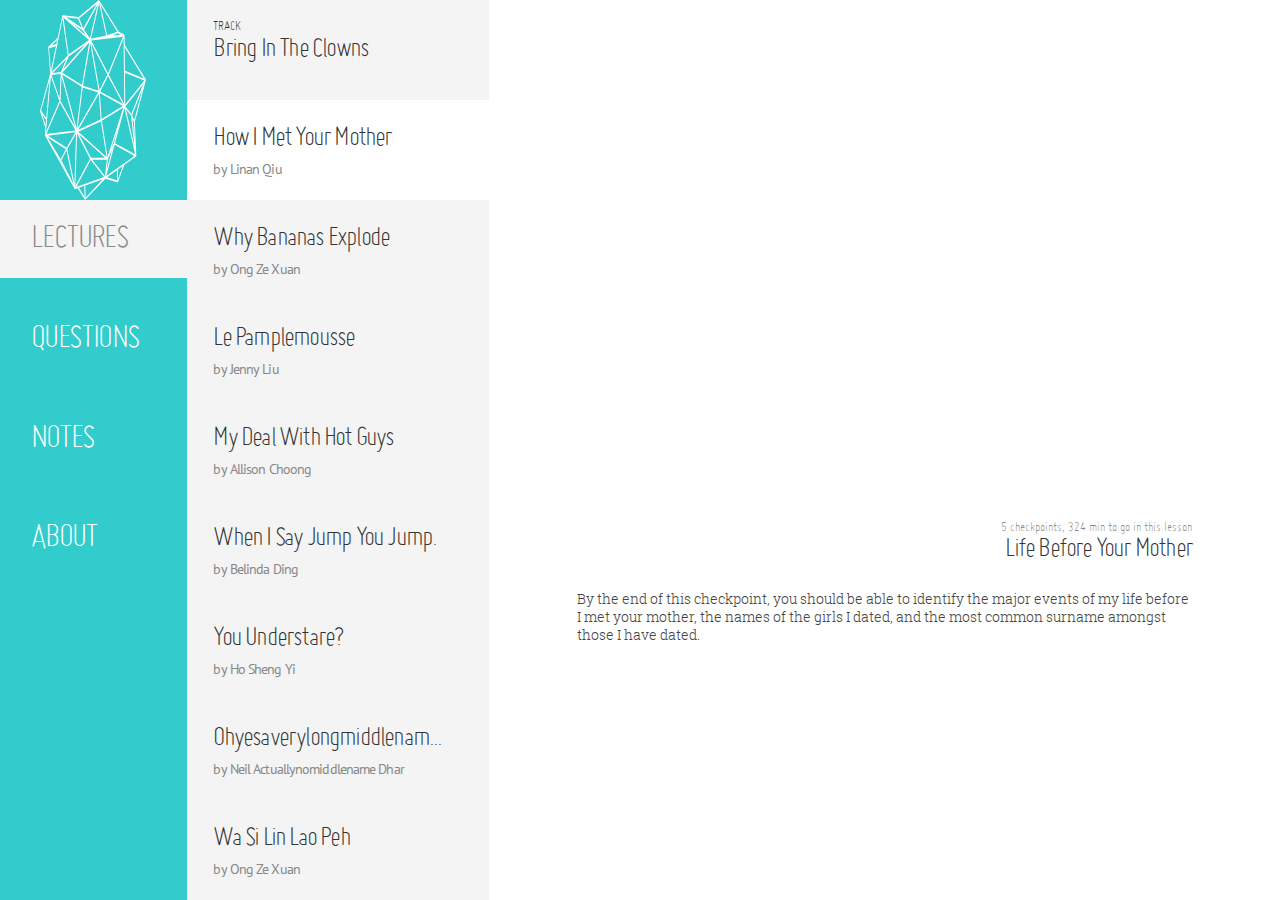
==== index.html @ aaef1e0f "Pretty much rewrote the whole thing from scratch - so much so I might as well call this an initial c" ====
<!DOCTYPE html>
<html>
  <head>
      <meta charset="utf-8">
      <meta http-equiv="X-UA-Compatible" content="IE=edge,chrome=1">
      <title></title>
      <meta name="description" content="">
      <meta name="viewport" content="width=device-width">
      <link rel="stylesheet" href="css/style.css">
  </head>
  <body>
  <nav class="menu">
    <span class="menu--logo">
      <img src="img/dodacahedron.svg">
    </span>
    <li class="active"><a href="#">Lectures</a></li>
    <li><a href="#">Questions</a></li>
    <li><a href="#">Notes</a></li>
    <li><a href="#">About</a></li>
  </nav>
  <nav class="selector--parent">
  <span class="selector--header">
    <img class="selector--header__image" src="">
    <h2 class="selector--header__category">Track</h2>
    <h1 class="selector--header__title">Bring In The Clowns</h1>
  </span>
  <span class="selector--block active" href="#">
    <h1 class="selector--block__title">How I Met Your Mother</h1>
    <h2 class="selector--block__author">by Linan Qiu</h2>
  </span>
  <span class="selector--block" href="#">
    <h1 class="selector--block__title">Why Bananas Explode</h1>
    <h2 class="selector--block__author">by Ong Ze Xuan</h2>
  </span>
  <span class="selector--block" href="#">
    <h1 class="selector--block__title">Le Pamplemousse</h1>
    <h2 class="selector--block__author">by Jenny Liu</h2>
  </span>
  <span class="selector--block" href="#">
    <h1 class="selector--block__title">My Deal With Hot Guys</h1>
    <h2 class="selector--block__author">by Allison Choong</h2>
  </span>
  <span class="selector--block" href="#">
    <h1 class="selector--block__title">When I Say Jump You Jump.</h1>
    <h2 class="selector--block__author">by Belinda Ding</h2>
  </span>
  <span class="selector--block" href="#">
    <h1 class="selector--block__title">You Understare?</h1>
    <h2 class="selector--block__author">by Ho Sheng Yi</h2>
  </span>
  <span class="selector--block" href="#">
    <h1 class="selector--block__title">Ohyesaverylongmiddlenam...</h1>
    <h2 class="selector--block__author">by Neil Actuallynomiddlename Dhar</h2>
  </span>
  <span class="selector--block" href="#">
    <h1 class="selector--block__title">Wa Si Lin Lao Peh</h1>
    <h2 class="selector--block__author">by Ong Ze Xuan</h2>
  </span>
  </nav>
  <main>
  <div class="main--video">
  <iframe src="http://www.youtube.com/embed/gZVRJB84zEM?rel=0" frameborder="0" allowfullscreen></iframe>
  </div>
  <div class="main--content">
  <h3 class="main--status">5 checkpoints, 324 min to go in this lesson</h3>
  <h1 class="main--title">Life Before Your Mother</h1>
  <p class="main--description">By the end of this checkpoint, you should be able to identify the major events of my life before I met your mother, the names of the girls I dated, and the most common surname amongst those I have dated.</p>
  </div>
  </main>
  </body>
</html>
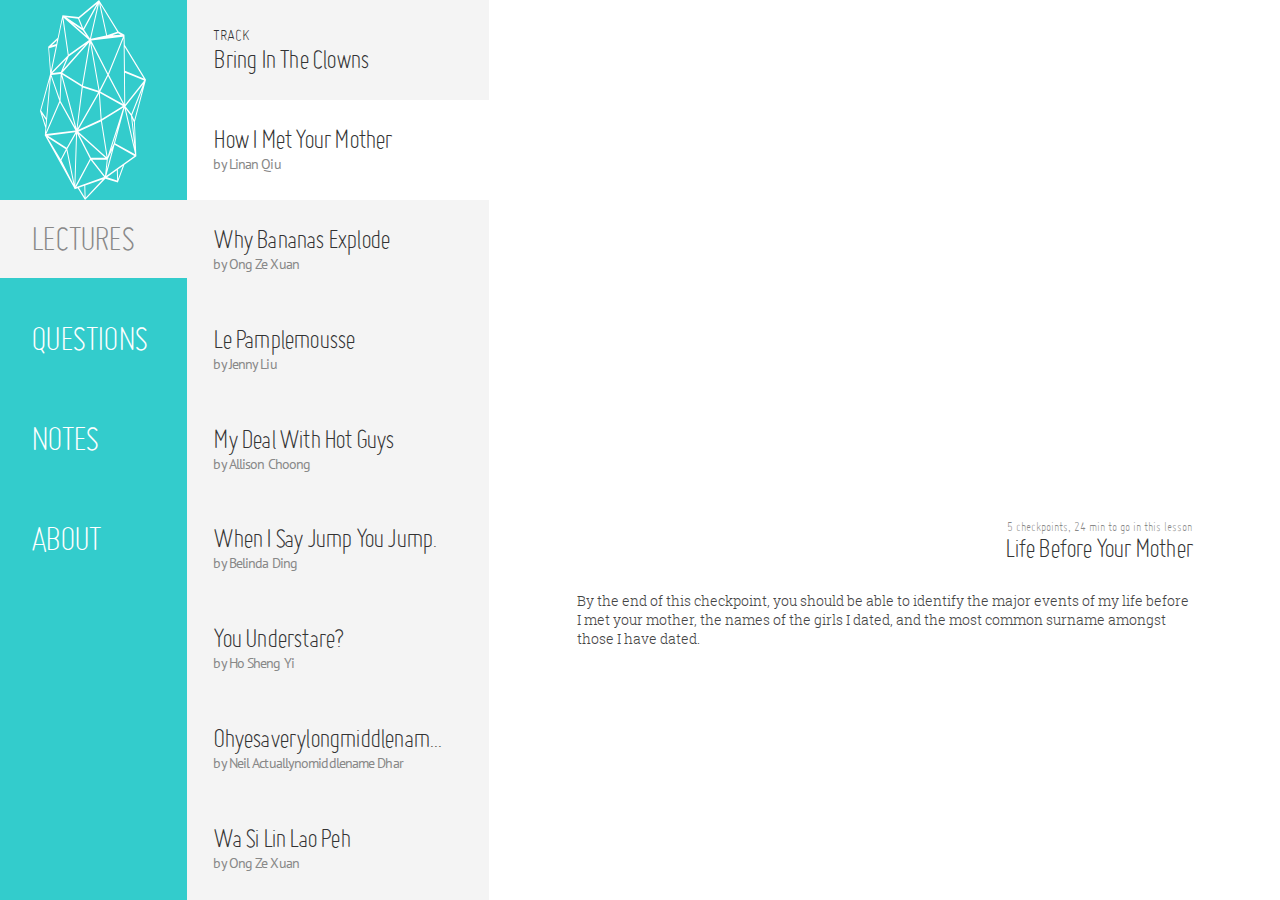
==== commit 83d4d66c: "Updated vertical centering in the menu and selector to use flexbox alignment instead of line-height," ====
--- a/index.html
+++ b/index.html
@@ -1,14 +1,20 @@
 <!DOCTYPE html>
 <html>
-  <head>
-      <meta charset="utf-8">
-      <meta http-equiv="X-UA-Compatible" content="IE=edge,chrome=1">
-      <title></title>
-      <meta name="description" content="">
-      <meta name="viewport" content="width=device-width">
-      <link rel="stylesheet" href="css/style.css">
-  </head>
-  <body>
+<head>
+  <meta charset="utf-8">
+  <meta http-equiv="X-UA-Compatible" content="IE=edge,chrome=1">
+  <title></title>
+  <meta name="description" content="">
+  <meta name="viewport" content="width=device-width,initial-scale=1,maximum-scale=1,user-scalable=no">
+  <link rel="stylesheet" href="css/style.css">
+  <!-- HTML5 Shim and Respond.js IE8 support of HTML5 elements and media queries -->
+  <!-- WARNING: Respond.js doesn't work if you view the page via file:// -->
+  <!--[if lt IE 9]>
+    <script src="//oss.maxcdn.com/libs/html5shiv/3.7.0/html5shiv.js"></script>
+    <script src="//oss.maxcdn.com/libs/respond.js/1.4.2/respond.min.js"></script>
+  <![endif]-->
+</head>
+<body>
   <nav class="menu">
     <span class="menu--logo">
       <img src="img/dodacahedron.svg">
@@ -19,53 +25,81 @@
     <li><a href="#">About</a></li>
   </nav>
   <nav class="selector--parent">
-  <span class="selector--header">
-    <img class="selector--header__image" src="">
-    <h2 class="selector--header__category">Track</h2>
-    <h1 class="selector--header__title">Bring In The Clowns</h1>
-  </span>
-  <span class="selector--block active" href="#">
-    <h1 class="selector--block__title">How I Met Your Mother</h1>
-    <h2 class="selector--block__author">by Linan Qiu</h2>
-  </span>
-  <span class="selector--block" href="#">
-    <h1 class="selector--block__title">Why Bananas Explode</h1>
-    <h2 class="selector--block__author">by Ong Ze Xuan</h2>
-  </span>
-  <span class="selector--block" href="#">
-    <h1 class="selector--block__title">Le Pamplemousse</h1>
-    <h2 class="selector--block__author">by Jenny Liu</h2>
-  </span>
-  <span class="selector--block" href="#">
-    <h1 class="selector--block__title">My Deal With Hot Guys</h1>
-    <h2 class="selector--block__author">by Allison Choong</h2>
-  </span>
-  <span class="selector--block" href="#">
-    <h1 class="selector--block__title">When I Say Jump You Jump.</h1>
-    <h2 class="selector--block__author">by Belinda Ding</h2>
-  </span>
-  <span class="selector--block" href="#">
-    <h1 class="selector--block__title">You Understare?</h1>
-    <h2 class="selector--block__author">by Ho Sheng Yi</h2>
-  </span>
-  <span class="selector--block" href="#">
-    <h1 class="selector--block__title">Ohyesaverylongmiddlenam...</h1>
-    <h2 class="selector--block__author">by Neil Actuallynomiddlename Dhar</h2>
-  </span>
-  <span class="selector--block" href="#">
-    <h1 class="selector--block__title">Wa Si Lin Lao Peh</h1>
-    <h2 class="selector--block__author">by Ong Ze Xuan</h2>
-  </span>
+    <div class="selector--header">
+      <div class="selector--header__content">
+        <img class="selector--header__image" src="">
+        <h2 class="selector--header__category">Track</h2>
+        <h1 class="selector--header__title">Bring In The Clowns</h1>
+      </div>
+    </div>
+    <div class="selector--block active" href="#">
+      <div class="selector--block__content">
+        <h1 class="selector--block__title">How I Met Your Mother</h1>
+        <h2 class="selector--block__author">by Linan Qiu</h2>
+      </div>
+    </div>
+    <div class="selector--block" href="#">
+      <div class="selector--block__content">
+        <h1 class="selector--block__title">Why Bananas Explode</h1>
+        <h2 class="selector--block__author">by Ong Ze Xuan</h2>
+      </div>
+    </div>
+    <div class="selector--block" href="#">
+      <div class="selector--block__content">
+        <h1 class="selector--block__title">Le Pamplemousse</h1>
+        <h2 class="selector--block__author">by Jenny Liu</h2>
+      </div>
+    </div>
+    <div class="selector--block" href="#">
+      <div class="selector--block__content">
+        <h1 class="selector--block__title">My Deal With Hot Guys</h1>
+        <h2 class="selector--block__author">by Allison Choong</h2>
+      </div>
+    </div>
+    <div class="selector--block" href="#">
+      <div class="selector--block__content">
+        <h1 class="selector--block__title">When I Say Jump You Jump.</h1>
+        <h2 class="selector--block__author">by Belinda Ding</h2>
+      </div>
+    </div>
+    <div class="selector--block" href="#">
+      <div class="selector--block__content">
+        <h1 class="selector--block__title">You Understare?</h1>
+        <h2 class="selector--block__author">by Ho Sheng Yi</h2>
+      </div>
+    </div>
+    <div class="selector--block" href="#">
+      <div class="selector--block__content">
+        <h1 class="selector--block__title">Ohyesaverylongmiddlenam...</h1>
+        <h2 class="selector--block__author">by Neil Actuallynomiddlename Dhar</h2>
+      </div>
+    </div>
+    <div class="selector--block" href="#">
+      <div class="selector--block__content">
+        <h1 class="selector--block__title">Wa Si Lin Lao Peh</h1>
+        <h2 class="selector--block__author">by Ong Ze Xuan</h2>
+      </div>
+    </div>
   </nav>
   <main>
-  <div class="main--video">
-  <iframe src="http://www.youtube.com/embed/gZVRJB84zEM?rel=0" frameborder="0" allowfullscreen></iframe>
-  </div>
-  <div class="main--content">
-  <h3 class="main--status">5 checkpoints, 324 min to go in this lesson</h3>
-  <h1 class="main--title">Life Before Your Mother</h1>
-  <p class="main--description">By the end of this checkpoint, you should be able to identify the major events of my life before I met your mother, the names of the girls I dated, and the most common surname amongst those I have dated.</p>
-  </div>
+    <div class="main--video">
+      <iframe src="http://www.youtube.com/embed/gZVRJB84zEM?rel=0" frameborder="0" allowfullscreen></iframe>
+    </div>
+    <div class="main--content">
+      <h3 class="main--status">5 checkpoints, 24 min to go in this lesson</h3>
+      <h1 class="main--title">Life Before Your Mother</h1>
+      <p class="main--description">By the end of this checkpoint, you should be able to identify the major events of my life before I met your mother, the names of the girls I dated, and the most common surname amongst those I have dated.</p>
+    </div>
+    <div class="main--video">
+      <iframe src="http://www.youtube.com/embed/yt0m7N3bqXM?rel=0" frameborder="0" allowfullscreen></iframe>
+    </div>
+    <div class="main--content">
+      <h3 class="main--status">4 checkpoints, 18 min to go in this lesson</h3>
+      <h1 class="main--title">Life After Your Mother Left Me For Another Less Capable Man</h1>
+      <p class="main--description">TODO</p>
+    </div>
   </main>
-  </body>
+</body>
+<footer>
+</footer>
 </html>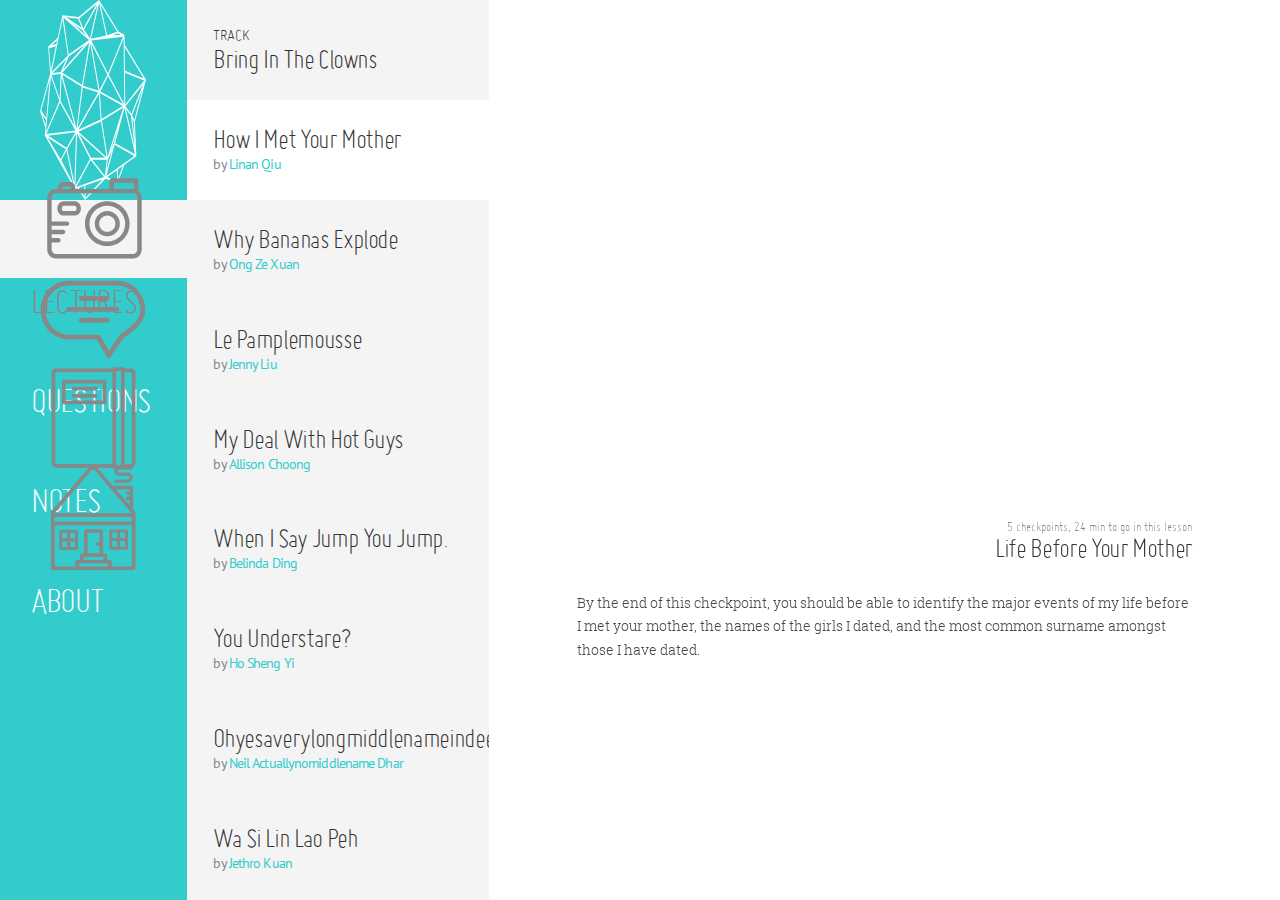
==== commit f5c2ca51: "Added icons to the menu area that appear on tablet mode" ====
--- a/index.html
+++ b/index.html
@@ -19,10 +19,10 @@
     <span class="menu--logo">
       <img src="img/dodacahedron.svg">
     </span>
-    <li class="active"><a href="#">Lectures</a></li>
-    <li><a href="#">Questions</a></li>
-    <li><a href="#">Notes</a></li>
-    <li><a href="#">About</a></li>
+    <li class="active"><a href="#"><img class="menu--icon" src="img/lectures.svg"><span class="menu--text">Lectures</span></a></li>
+    <li><a href="#"><img class="menu--icon" src="img/questions.svg"><span class="menu--text">Questions</span></a></li>
+    <li><a href="#"><img class="menu--icon" src="img/notes.svg"><span class="menu--text">Notes</span></a></li>
+    <li><a href="#"><img class="menu--icon" src="img/about.svg"><span class="menu--text">About</span></a></li>
   </nav>
   <nav class="selector--parent">
     <div class="selector--header">
@@ -35,69 +35,73 @@
     <div class="selector--block active" href="#">
       <div class="selector--block__content">
         <h1 class="selector--block__title">How I Met Your Mother</h1>
-        <h2 class="selector--block__author">by Linan Qiu</h2>
+        <h2 class="selector--block__author">by <a href="#">Linan Qiu</a></h2>
       </div>
     </div>
     <div class="selector--block" href="#">
       <div class="selector--block__content">
         <h1 class="selector--block__title">Why Bananas Explode</h1>
-        <h2 class="selector--block__author">by Ong Ze Xuan</h2>
+        <h2 class="selector--block__author">by <a href="#">Ong Ze Xuan</a></h2>
       </div>
     </div>
     <div class="selector--block" href="#">
       <div class="selector--block__content">
         <h1 class="selector--block__title">Le Pamplemousse</h1>
-        <h2 class="selector--block__author">by Jenny Liu</h2>
+        <h2 class="selector--block__author">by <a href="#">Jenny Liu</a></h2>
       </div>
     </div>
     <div class="selector--block" href="#">
       <div class="selector--block__content">
         <h1 class="selector--block__title">My Deal With Hot Guys</h1>
-        <h2 class="selector--block__author">by Allison Choong</h2>
+        <h2 class="selector--block__author">by <a href="#">Allison Choong</a></h2>
       </div>
     </div>
     <div class="selector--block" href="#">
       <div class="selector--block__content">
         <h1 class="selector--block__title">When I Say Jump You Jump.</h1>
-        <h2 class="selector--block__author">by Belinda Ding</h2>
+        <h2 class="selector--block__author">by <a href="#">Belinda Ding</a></h2>
       </div>
     </div>
     <div class="selector--block" href="#">
       <div class="selector--block__content">
         <h1 class="selector--block__title">You Understare?</h1>
-        <h2 class="selector--block__author">by Ho Sheng Yi</h2>
+        <h2 class="selector--block__author">by <a href="#">Ho Sheng Yi</a></h2>
       </div>
     </div>
     <div class="selector--block" href="#">
       <div class="selector--block__content">
-        <h1 class="selector--block__title">Ohyesaverylongmiddlenam...</h1>
-        <h2 class="selector--block__author">by Neil Actuallynomiddlename Dhar</h2>
+        <h1 class="selector--block__title">Ohyesaverylongmiddlenameindeed</h1>
+        <h2 class="selector--block__author">by <a href="#">Neil Actuallynomiddlename Dhar</a></h2>
       </div>
     </div>
     <div class="selector--block" href="#">
       <div class="selector--block__content">
         <h1 class="selector--block__title">Wa Si Lin Lao Peh</h1>
-        <h2 class="selector--block__author">by Ong Ze Xuan</h2>
+        <h2 class="selector--block__author">by <a href="#">Jethro Kuan</a></h2>
       </div>
     </div>
   </nav>
   <main>
-    <div class="main--video">
-      <iframe src="http://www.youtube.com/embed/gZVRJB84zEM?rel=0" frameborder="0" allowfullscreen></iframe>
-    </div>
-    <div class="main--content">
-      <h3 class="main--status">5 checkpoints, 24 min to go in this lesson</h3>
-      <h1 class="main--title">Life Before Your Mother</h1>
-      <p class="main--description">By the end of this checkpoint, you should be able to identify the major events of my life before I met your mother, the names of the girls I dated, and the most common surname amongst those I have dated.</p>
-    </div>
-    <div class="main--video">
-      <iframe src="http://www.youtube.com/embed/yt0m7N3bqXM?rel=0" frameborder="0" allowfullscreen></iframe>
-    </div>
-    <div class="main--content">
-      <h3 class="main--status">4 checkpoints, 18 min to go in this lesson</h3>
-      <h1 class="main--title">Life After Your Mother Left Me For Another Less Capable Man</h1>
-      <p class="main--description">TODO</p>
-    </div>
+    <article>
+      <div class="main--video">
+        <iframe src="http://www.youtube.com/embed/gZVRJB84zEM?rel=0" frameborder="0" allowfullscreen></iframe>
+      </div>
+      <div class="main--content">
+        <h3 class="main--status">5 checkpoints, 24 min to go in this lesson</h3>
+        <h1 class="main--title">Life Before Your Mother</h1>
+        <p class="main--description">By the end of this checkpoint, you should be able to identify the major events of my life before I met your mother, the names of the girls I dated, and the most common surname amongst those I have dated.</p>
+      </div>
+    </article>
+    <article>
+      <div class="main--video">
+        <iframe src="http://www.youtube.com/embed/yt0m7N3bqXM?rel=0" frameborder="0" allowfullscreen></iframe>
+      </div>
+      <div class="main--content">
+        <h3 class="main--status">4 checkpoints, 18 min to go in this lesson</h3>
+        <h1 class="main--title">Life After Your Mother Left Me For Another Less Capable Man</h1>
+        <p class="main--description">You shall feel my anguish, my pain, my angst, my sorrow. You shall feel it all, and you shall learn from my mistakes. This hand of mine glows with an awesome power! It's burning grip tells me to defeat you! Take this! My love! My hate! And all of my sorrow! Shining Finger Sword! Go! Go! Go!</p>
+      </div>
+    </article>
   </main>
 </body>
 <footer>
